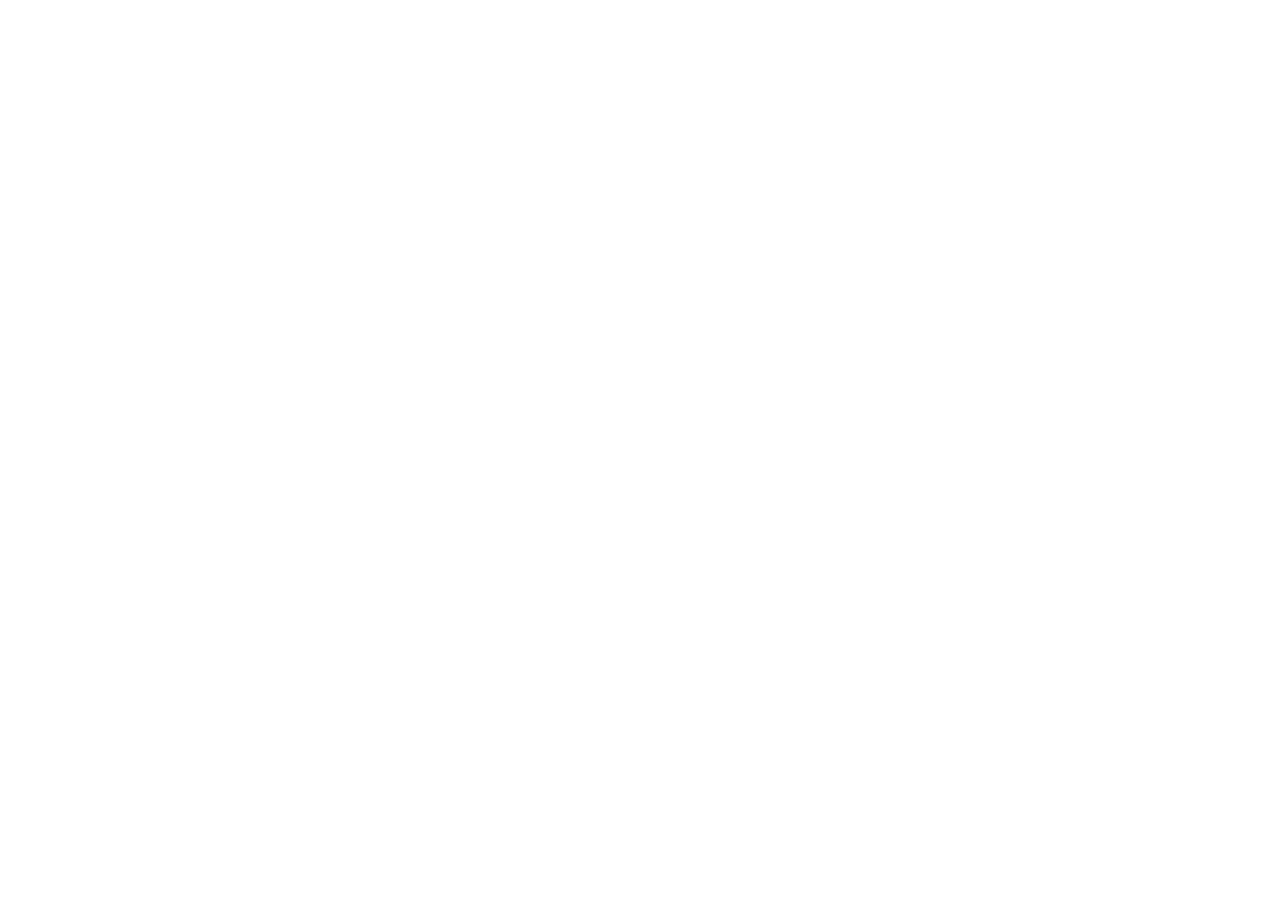
==== index.html @ 6d0ec2c3 "Address changed" ====
<!doctype html>
<html lang="en">
<head>
<meta charset="utf-8">
<meta name="viewport" content="width=device-width, initial-scale=1">
<meta name="robots" content="noindex, nofollow">
<meta name="referrer" content="no-referrer">
<title>FixTools Revived</title>
<style>
  :root { color-scheme: light dark; }
  body { margin: 0; min-height: 100vh; display: grid; place-items: center; padding: 16px; box-sizing: border-box;
         font: 16px/1.5 system-ui, sans-serif; text-align: center; }
  a { font-weight: 600; }
</style>
</head>
<body>
<main>
  <p id="status">Finding FixTools...</p>
  <noscript><p>This page needs JavaScript. <a href="url.txt">See the current address</a>.</p></noscript>
</main>
<script>
  // url.txt is rewritten by publish-url.ps1 each time the tunnel starts.
  // The query string gets past the Pages cache (ten minutes) so a new address works at once.
  (async () => {
    const status = document.getElementById('status');
    try {
      const response = await fetch('url.txt?t=' + Date.now(), { cache: 'no-store' });
      if (!response.ok) throw new Error(String(response.status));
      const url = (await response.text()).trim();
      // Only ever go to a Cloudflare quick tunnel, whatever the file says.
      if (!/^https:\/\/[a-z0-9-]+\.trycloudflare\.com$/.test(url)) throw new Error('bad address');
      location.replace(url + '/' + location.hash);
    } catch (error) {
      status.textContent = "Couldn't read the address. Reload in a minute.";
    }
  })();
</script>
</body>
</html>
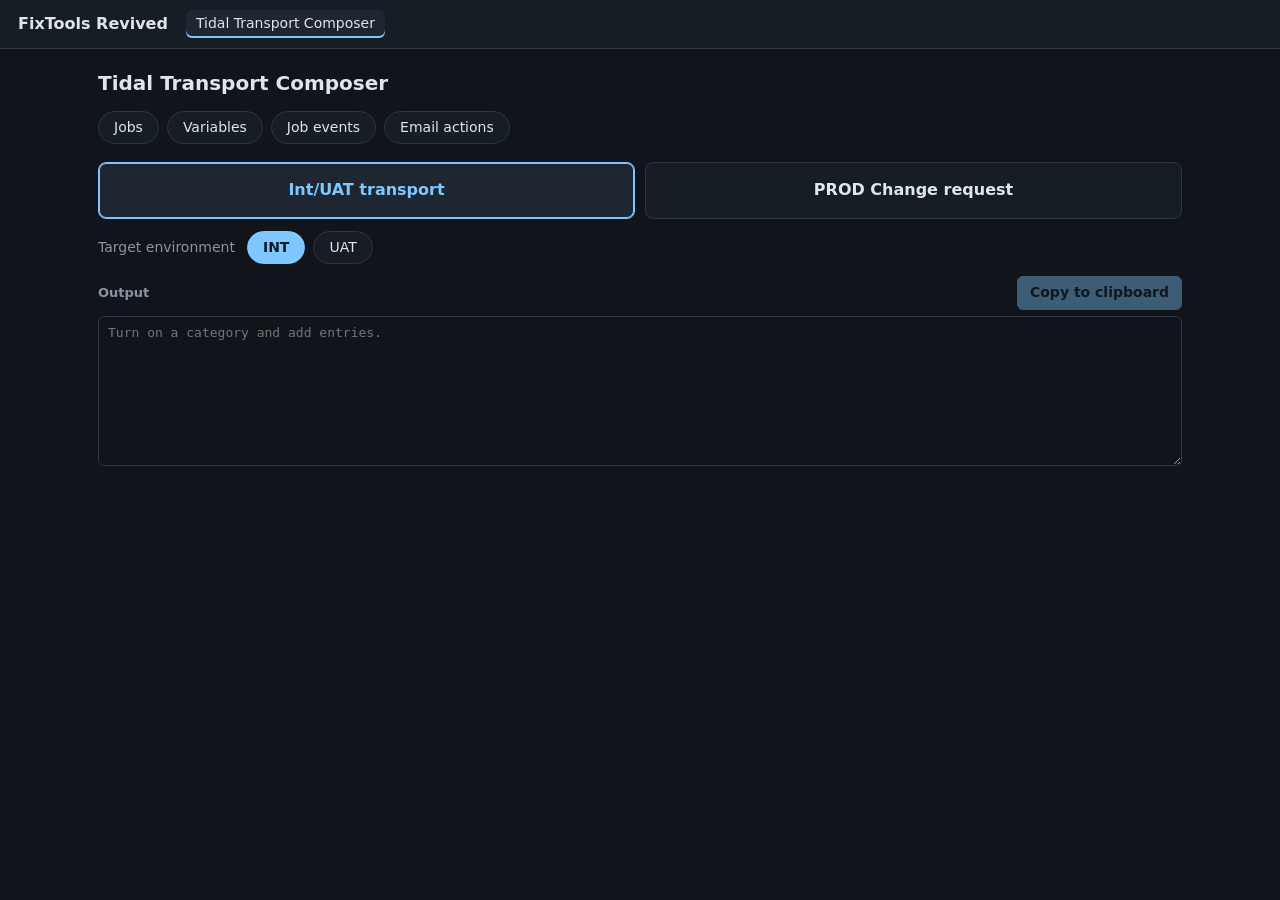
==== commit befb3dc2: "FixTools Revived is the static page itself now, no server or tunnel Co-Authored-By: Claude Opus 5.5 " ====
--- a/index.html
+++ b/index.html
@@ -4,36 +4,17 @@
 <meta charset="utf-8">
 <meta name="viewport" content="width=device-width, initial-scale=1">
 <meta name="robots" content="noindex, nofollow">
+<meta http-equiv="Content-Security-Policy" content="default-src 'none'; script-src 'self'; style-src 'self'; base-uri 'none'">
 <meta name="referrer" content="no-referrer">
 <title>FixTools Revived</title>
-<style>
-  :root { color-scheme: light dark; }
-  body { margin: 0; min-height: 100vh; display: grid; place-items: center; padding: 16px; box-sizing: border-box;
-         font: 16px/1.5 system-ui, sans-serif; text-align: center; }
-  a { font-weight: 600; }
-</style>
+<link rel="stylesheet" href="style.css">
 </head>
 <body>
-<main>
-  <p id="status">Finding FixTools...</p>
-  <noscript><p>This page needs JavaScript. <a href="url.txt">See the current address</a>.</p></noscript>
-</main>
-<script>
-  // url.txt is rewritten by publish-url.ps1 each time the tunnel starts.
-  // The query string gets past the Pages cache (ten minutes) so a new address works at once.
-  (async () => {
-    const status = document.getElementById('status');
-    try {
-      const response = await fetch('url.txt?t=' + Date.now(), { cache: 'no-store' });
-      if (!response.ok) throw new Error(String(response.status));
-      const url = (await response.text()).trim();
-      // Only ever go to a Cloudflare quick tunnel, whatever the file says.
-      if (!/^https:\/\/[a-z0-9-]+\.trycloudflare\.com$/.test(url)) throw new Error('bad address');
-      location.replace(url + '/' + location.hash);
-    } catch (error) {
-      status.textContent = "Couldn't read the address. Reload in a minute.";
-    }
-  })();
-</script>
+<header class="top">
+  <h1>FixTools Revived</h1>
+  <nav id="tools" aria-label="Tools"></nav>
+</header>
+<main id="tool"></main>
+<script type="module" src="app.js"></script>
 </body>
 </html>
--- a/style.css
+++ b/style.css
@@ -0,0 +1,83 @@
+:root {
+  --bg: #11151b;
+  --panel: #171d25;
+  --raised: #1e2631;
+  --line: #2c3644;
+  --text: #dde6ee;
+  --muted: #8794a3;
+  --accent: #7fc8ff;
+  --accent-ink: #0d1a26;
+  --bad: #ff6b5e;
+  --ok: #6fcf8f;
+  color-scheme: dark;
+}
+
+* { box-sizing: border-box; }
+html, body { margin: 0; min-height: 100%; }
+body { background: var(--bg); color: var(--text); font: 14px/1.4 system-ui, -apple-system, "Segoe UI", sans-serif; }
+button, textarea { font: inherit; color: inherit; }
+h1 { margin: 0; font-size: 16px; }
+h2 { margin: 0 0 14px; font-size: 20px; }
+h3 { margin: 0; font-size: 13px; color: var(--muted); font-weight: 600; }
+[hidden] { display: none !important; }
+.muted { color: var(--muted); }
+
+textarea { background: var(--bg); border: 1px solid var(--line); border-radius: 6px; padding: 7px 9px; width: 100%; min-width: 0; }
+textarea { display: block; resize: vertical; font-family: Consolas, "Cascadia Mono", monospace; font-size: 13px; line-height: 1.45; }
+textarea:focus, button:focus-visible { outline: 2px solid var(--accent); outline-offset: -1px; }
+
+.top { display: flex; align-items: center; gap: 18px; padding: 10px 18px; background: var(--panel); border-bottom: 1px solid var(--line); }
+#tools { flex: 1; display: flex; gap: 4px; min-width: 0; }
+.tab { padding: 4px 10px; border-radius: 6px; background: var(--raised); box-shadow: inset 0 -2px 0 var(--accent); white-space: nowrap; overflow: hidden; text-overflow: ellipsis; }
+main { max-width: 1120px; margin: 0 auto; padding: 20px 18px 40px; }
+
+.btn { background: var(--raised); border: 1px solid var(--line); border-radius: 6px; padding: 6px 12px; cursor: pointer; white-space: nowrap; }
+.btn:hover:not(:disabled) { border-color: var(--accent); }
+.btn:disabled { opacity: .4; cursor: default; }
+.btn.primary { background: var(--accent); border-color: var(--accent); color: var(--accent-ink); font-weight: 600; }
+
+.row { display: flex; flex-wrap: wrap; align-items: center; gap: 8px; }
+.toggle { background: var(--panel); border: 1px solid var(--line); border-radius: 999px; padding: 6px 15px; cursor: pointer; }
+.toggle:hover { border-color: var(--accent); }
+.toggle[aria-pressed=true] { background: var(--accent); border-color: var(--accent); color: var(--accent-ink); font-weight: 600; }
+
+.entry-grid { display: grid; grid-template-columns: repeat(auto-fit, minmax(260px, 1fr)); gap: 12px; margin-top: 14px; }
+.entry-grid:not(:has(> :not([hidden]))) { display: none; }
+.entries h3 { margin-bottom: 5px; }
+
+.modes { display: grid; grid-template-columns: 1fr 1fr; gap: 10px; margin: 18px 0 12px; }
+.mode { background: var(--panel); border: 1px solid var(--line); border-radius: 8px; padding: 16px 10px; font-size: 16px; font-weight: 600; cursor: pointer; }
+.mode:hover { border-color: var(--accent); }
+.mode[aria-pressed=true] { background: var(--raised); border-color: var(--accent); box-shadow: inset 0 0 0 1px var(--accent); color: var(--accent); }
+.target { margin-bottom: 12px; }
+.target .muted { margin-right: 4px; }
+
+.output-row { display: flex; align-items: flex-start; gap: 12px; }
+.output-box { flex: 1; min-width: 0; }
+.output-head { display: flex; align-items: center; justify-content: space-between; margin-bottom: 6px; }
+.output { min-height: 150px; }
+.prod-buttons { width: 200px; flex: none; display: flex; flex-direction: column; gap: 7px; padding-top: 38px; }
+.prod-buttons .btn { width: 100%; white-space: normal; }
+
+/* A copy button: its label fades out and the result pops in over it, in the same space. */
+.copy { position: relative; overflow: hidden; display: inline-grid; place-items: center; }
+.copy > span { grid-area: 1 / 1; transition: opacity .15s, transform .15s; }
+.copy-done { opacity: 0; transform: translateY(8px) scale(.9); font-weight: 600; }
+.copy::before { content: ""; position: absolute; inset: 0; background: var(--ok); transform: scaleX(0); transform-origin: left; opacity: 0; }
+.copy > span { position: relative; }
+.copy.copied, .copy.failed { color: var(--accent-ink); border-color: var(--ok); }
+.copy.failed { border-color: var(--bad); }
+.copy.copied::before, .copy.failed::before { opacity: 1; transform: scaleX(1); transition: transform .22s ease-out; }
+.copy.failed::before { background: var(--bad); }
+.copy.copied .copy-label, .copy.failed .copy-label { opacity: 0; transform: translateY(-8px); }
+.copy.copied .copy-done, .copy.failed .copy-done { opacity: 1; transform: none; animation: copy-pop .3s ease-out; }
+@keyframes copy-pop { 50% { transform: scale(1.12); } }
+
+@media (max-width: 680px) {
+  .output-row { flex-direction: column; align-items: stretch; }
+  .prod-buttons { width: auto; padding-top: 0; }
+  .mode { font-size: 14px; padding: 12px 6px; }
+}
+@media (prefers-reduced-motion: reduce) {
+  .copy *, .copy::before { transition: none !important; animation: none !important; }
+}
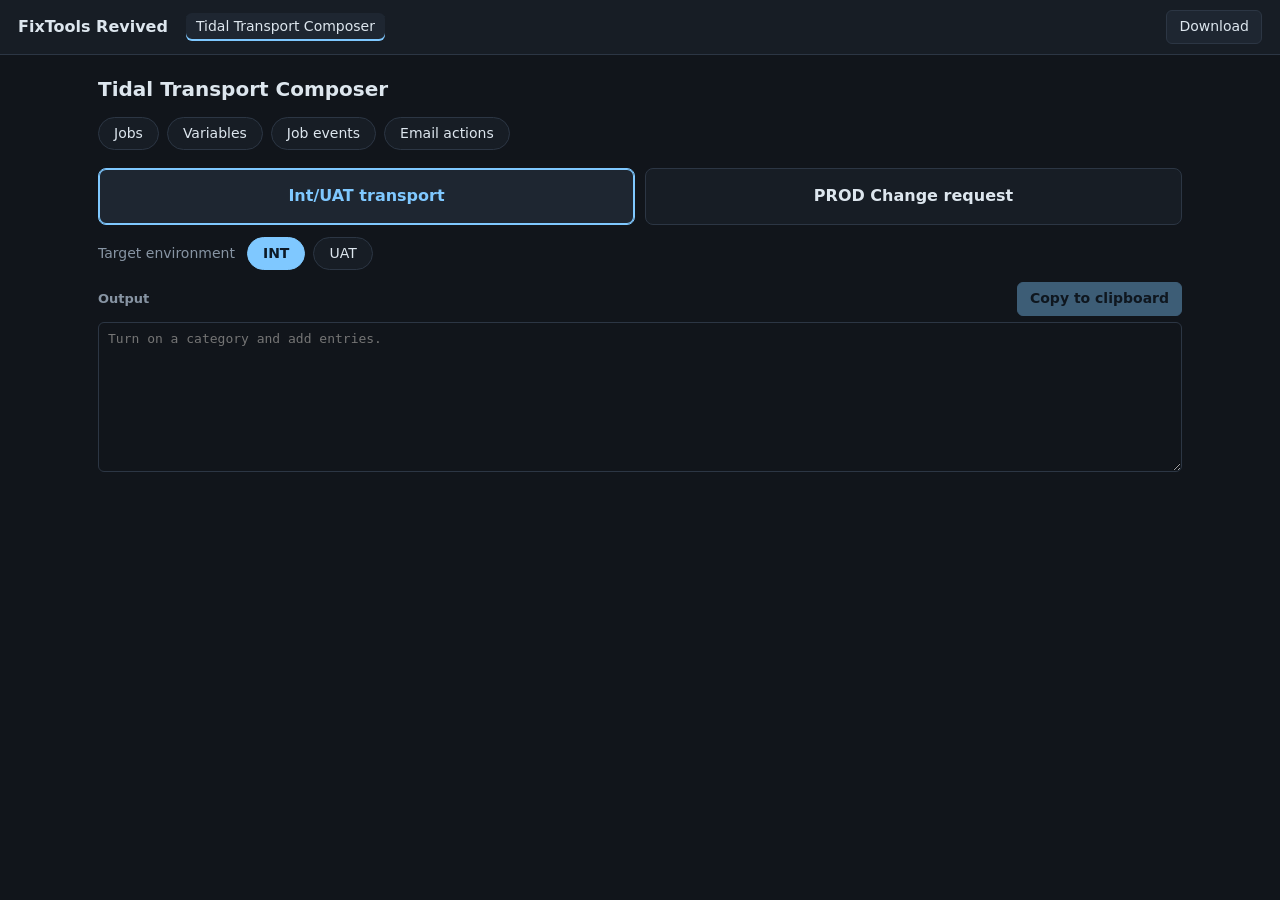
==== commit 940e952b: "Fix Download: the site's policy now allows fetching its own files, and the hash falls back to a buil" ====
--- a/index.html
+++ b/index.html
@@ -4,7 +4,7 @@
 <meta charset="utf-8">
 <meta name="viewport" content="width=device-width, initial-scale=1">
 <meta name="robots" content="noindex, nofollow">
-<meta http-equiv="Content-Security-Policy" content="default-src 'none'; script-src 'self'; style-src 'self'; base-uri 'none'">
+<meta http-equiv="Content-Security-Policy" content="default-src 'none'; script-src 'self'; style-src 'self'; connect-src 'self'; base-uri 'none'">
 <meta name="referrer" content="no-referrer">
 <title>FixTools Revived</title>
 <link rel="stylesheet" href="style.css">
--- a/style.css
+++ b/style.css
@@ -39,6 +39,7 @@
 .row { display: flex; flex-wrap: wrap; align-items: center; gap: 8px; }
 .toggle { background: var(--panel); border: 1px solid var(--line); border-radius: 999px; padding: 6px 15px; cursor: pointer; }
 .toggle:hover { border-color: var(--accent); }
+.toggle.small { margin-top: 6px; padding: 3px 11px; font-size: 12px; }
 .toggle[aria-pressed=true] { background: var(--accent); border-color: var(--accent); color: var(--accent-ink); font-weight: 600; }
 
 .entry-grid { display: grid; grid-template-columns: repeat(auto-fit, minmax(260px, 1fr)); gap: 12px; margin-top: 14px; }
@@ -56,22 +57,67 @@
 .output-box { flex: 1; min-width: 0; }
 .output-head { display: flex; align-items: center; justify-content: space-between; margin-bottom: 6px; }
 .output { min-height: 150px; }
-.prod-buttons { width: 200px; flex: none; display: flex; flex-direction: column; gap: 7px; padding-top: 38px; }
-.prod-buttons .btn { width: 100%; white-space: normal; }
+.prod-buttons { width: 270px; flex: none; display: flex; flex-direction: column; gap: 12px; padding-top: 38px; }
+.copy-list, .when { display: flex; flex-direction: column; gap: 6px; background: var(--panel); border: 1px solid var(--line); border-radius: 8px; padding: 10px; }
+.copy-list h3, .when h3 { margin: 0 0 2px; }
+.copy-list .btn { width: 100%; text-align: left; justify-items: start; }
+/* All Config Items opens a list instead of copying. */
+.expand-box { display: flex; flex-direction: column; }
+.btn.expand { display: flex; align-items: center; gap: 8px; width: 100%; text-align: left; }
+.expand-label { flex: 1; }
+.expand-count { font-size: 11.5px; padding: 0 6px; border-radius: 999px; background: var(--bg); color: var(--muted); }
+.chevron { width: 7px; height: 7px; border-right: 1.5px solid currentColor; border-bottom: 1.5px solid currentColor; transform: translateY(-2px) rotate(45deg); transition: transform .12s ease-out; }
+.btn.expand[aria-expanded=true] { border-color: var(--accent); border-bottom-left-radius: 0; border-bottom-right-radius: 0; }
+.btn.expand[aria-expanded=true] .chevron { transform: translateY(2px) rotate(-135deg); }
+.expand-list { display: flex; flex-direction: column; gap: 4px; padding: 6px; background: var(--bg); border: 1px solid var(--accent); border-top: 0; border-radius: 0 0 6px 6px; max-height: 260px; overflow-y: auto; animation: expand-in .12s ease-out; }
+.expand-row { display: flex; align-items: center; gap: 6px; padding: 3px 3px 3px 6px; border-radius: 4px; }
+.expand-row:hover { background: var(--panel); }
+.expand-name { flex: 1; min-width: 0; font-family: Consolas, "Cascadia Mono", monospace; font-size: 12.5px; overflow: hidden; text-overflow: ellipsis; white-space: nowrap; }
+.copy-list .expand-row .btn { width: auto; flex: none; }
+@keyframes expand-in { from { opacity: 0; transform: translateY(-4px); } to { opacity: 1; transform: none; } }
+.copy-buffer { position: fixed; left: -9999px; top: 0; opacity: 0; }
+.download { flex: none; }
 
-/* A copy button: its label fades out and the result pops in over it, in the same space. */
-.copy { position: relative; overflow: hidden; display: inline-grid; place-items: center; }
-.copy > span { grid-area: 1 / 1; transition: opacity .15s, transform .15s; }
-.copy-done { opacity: 0; transform: translateY(8px) scale(.9); font-weight: 600; }
-.copy::before { content: ""; position: absolute; inset: 0; background: var(--ok); transform: scaleX(0); transform-origin: left; opacity: 0; }
-.copy > span { position: relative; }
-.copy.copied, .copy.failed { color: var(--accent-ink); border-color: var(--ok); }
-.copy.failed { border-color: var(--bad); }
-.copy.copied::before, .copy.failed::before { opacity: 1; transform: scaleX(1); transition: transform .22s ease-out; }
-.copy.failed::before { background: var(--bad); }
-.copy.copied .copy-label, .copy.failed .copy-label { opacity: 0; transform: translateY(-8px); }
-.copy.copied .copy-done, .copy.failed .copy-done { opacity: 1; transform: none; animation: copy-pop .3s ease-out; }
-@keyframes copy-pop { 50% { transform: scale(1.12); } }
+/* The change window: each date in full, its copy button beside it. */
+.when-row { display: flex; align-items: center; gap: 8px; padding: 8px 9px; background: var(--bg); border: 1px solid var(--line); border-radius: 6px; }
+.when-row.is-custom { border-color: var(--accent); }
+.when-text { flex: 1; min-width: 0; }
+.when-label { display: block; font-size: 11px; font-weight: 600; letter-spacing: .03em; text-transform: uppercase; color: var(--muted); }
+.when-value { font-family: Consolas, "Cascadia Mono", monospace; font-size: 15px; margin: 1px 0; }
+.when-note { font-size: 11.5px; color: var(--muted); }
+.when-row.is-custom .when-note { color: var(--accent); }
+.btn.small { padding: 5px 10px; font-size: 12.5px; }
+.link { align-self: flex-start; background: none; border: 0; padding: 2px 0; color: var(--accent); cursor: pointer; font-size: 12.5px; }
+.link:hover { text-decoration: underline; }
+.picker-box { display: flex; flex-direction: column; gap: 6px; }
+.picker-box .when-label { display: flex; flex-direction: column; gap: 4px; }
+.date-input { width: 100%; font: inherit; font-size: 14px; color: var(--text); background: var(--bg); border: 1px solid var(--accent); border-radius: 6px; padding: 7px 9px; color-scheme: dark; text-transform: none; letter-spacing: 0; font-weight: 400; }
+.paste-input { border-color: var(--line); font-family: Consolas, "Cascadia Mono", monospace; font-size: 13px; }
+.paste-input::placeholder { color: var(--muted); opacity: .7; }
+.paste-input.bad { border-color: var(--bad); }
+.paste-note { font-size: 11.5px; color: var(--bad); margin-top: -2px; }
+.paste-note:empty { display: none; }
+.date-input:focus { outline: 2px solid var(--accent); outline-offset: -1px; }
+
+/* A copy button. Everything starts on the first frame: a dip while pressed, then a short pop in the result's
+   colour, a ripple from the click and "✓ Copied" snapping in. It holds, then eases back. */
+.copy { position: relative; overflow: hidden; display: inline-grid; isolation: isolate;
+  transition: background-color .35s ease-in, border-color .35s ease-in, color .35s ease-in, transform .08s ease-out; }
+.copy:active:not(:disabled) { transform: scale(.96); transition-duration: .35s, .35s, .35s, .04s; }
+.copy > span { grid-area: 1 / 1; transition: opacity .25s ease-in, transform .25s ease-in; }
+.copy-done { opacity: 0; transform: translateY(6px); font-weight: 600; }
+.copy.copied, .copy.failed, .copy.copied > span, .copy.failed > span { transition: none; }
+.copy.copied { background: rgba(111, 207, 143, .18); border-color: var(--ok); color: var(--ok); animation: copy-pop .22s cubic-bezier(.2, 1.6, .4, 1); }
+.copy.failed { background: rgba(255, 107, 94, .18); border-color: var(--bad); color: var(--bad); animation: copy-shake .28s ease-out; }
+.copy.copied .copy-label, .copy.failed .copy-label { opacity: 0; transform: translateY(-6px); }
+.copy.copied .copy-done, .copy.failed .copy-done { opacity: 1; transform: none; animation: copy-in .14s ease-out; }
+.btn.primary.copy.copied { background: var(--ok); border-color: var(--ok); color: var(--accent-ink); }
+.copy-ripple { position: absolute; z-index: -1; border-radius: 50%; background: currentColor; opacity: 0; pointer-events: none; animation: copy-ripple .45s ease-out; }
+.btn.primary.copy .copy-ripple { background: #fff; }
+@keyframes copy-pop { 0% { transform: scale(.95); } 45% { transform: scale(1.045); } 100% { transform: scale(1); } }
+@keyframes copy-shake { 0%, 100% { transform: none; } 25% { transform: translateX(-3px); } 60% { transform: translateX(3px); } }
+@keyframes copy-in { from { opacity: .3; transform: translateY(5px) scale(.9); } to { opacity: 1; transform: none; } }
+@keyframes copy-ripple { from { transform: scale(0); opacity: .32; } to { transform: scale(1); opacity: 0; } }
 
 @media (max-width: 680px) {
   .output-row { flex-direction: column; align-items: stretch; }
@@ -79,5 +125,7 @@
   .mode { font-size: 14px; padding: 12px 6px; }
 }
 @media (prefers-reduced-motion: reduce) {
-  .copy *, .copy::before { transition: none !important; animation: none !important; }
+  .copy, .copy * { transition: none !important; animation: none !important; }
+  .copy-ripple { display: none; }
+  .expand-list, .chevron { animation: none !important; transition: none !important; }
 }
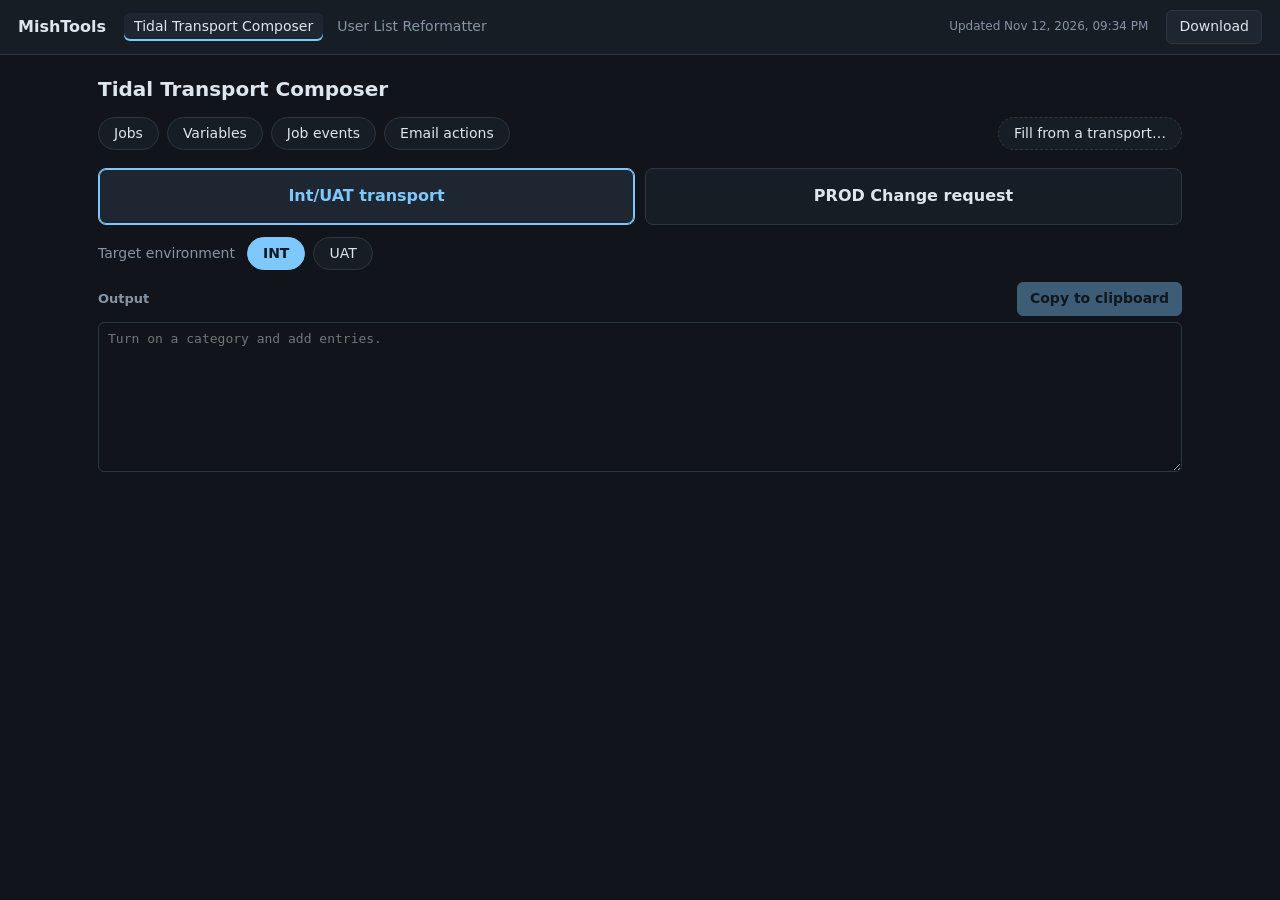
==== commit d5e23079: "Rebrand as MishTools Co-Authored-By: Claude Opus 5.5 <noreply@anthropic.com>" ====
--- a/index.html
+++ b/index.html
@@ -6,12 +6,12 @@
 <meta name="robots" content="noindex, nofollow">
 <meta http-equiv="Content-Security-Policy" content="default-src 'none'; script-src 'self'; style-src 'self'; connect-src 'self'; base-uri 'none'">
 <meta name="referrer" content="no-referrer">
-<title>FixTools Revived</title>
+<title>MishTools</title>
 <link rel="stylesheet" href="style.css">
 </head>
 <body>
 <header class="top">
-  <h1>FixTools Revived</h1>
+  <h1>MishTools</h1>
   <nav id="tools" aria-label="Tools"></nav>
 </header>
 <main id="tool"></main>
--- a/style.css
+++ b/style.css
@@ -28,7 +28,9 @@
 
 .top { display: flex; align-items: center; gap: 18px; padding: 10px 18px; background: var(--panel); border-bottom: 1px solid var(--line); }
 #tools { flex: 1; display: flex; gap: 4px; min-width: 0; }
-.tab { padding: 4px 10px; border-radius: 6px; background: var(--raised); box-shadow: inset 0 -2px 0 var(--accent); white-space: nowrap; overflow: hidden; text-overflow: ellipsis; }
+.tab { padding: 4px 10px; border: 0; border-radius: 6px; background: none; color: var(--muted); font: inherit; cursor: pointer; white-space: nowrap; overflow: hidden; text-overflow: ellipsis; }
+.tab:hover { color: var(--text); }
+.tab[aria-current=page] { background: var(--raised); box-shadow: inset 0 -2px 0 var(--accent); color: var(--text); }
 main { max-width: 1120px; margin: 0 auto; padding: 20px 18px 40px; }
 
 .btn { background: var(--raised); border: 1px solid var(--line); border-radius: 6px; padding: 6px 12px; cursor: pointer; white-space: nowrap; }
@@ -42,6 +44,13 @@
 .toggle.small { margin-top: 6px; padding: 3px 11px; font-size: 12px; }
 .toggle[aria-pressed=true] { background: var(--accent); border-color: var(--accent); color: var(--accent-ink); font-weight: 600; }
 
+/* Fill from a transport: the reverse, a paste box above the entries. */
+.reverse-toggle { margin-left: auto; border-style: dashed; }
+.reverse-toggle[aria-pressed=true] { border-style: solid; }
+.reverse { margin-top: 14px; padding: 10px; background: var(--panel); border: 1px solid var(--accent); border-radius: 8px; animation: expand-in .12s ease-out; }
+.reverse-note { font-size: 12px; color: var(--muted); text-align: right; }
+.reverse-note.ok { color: var(--ok); }
+.reverse-note.bad { color: var(--bad); }
 .entry-grid { display: grid; grid-template-columns: repeat(auto-fit, minmax(260px, 1fr)); gap: 12px; margin-top: 14px; }
 .entry-grid:not(:has(> :not([hidden]))) { display: none; }
 .entries h3 { margin-bottom: 5px; }
@@ -77,6 +86,9 @@
 @keyframes expand-in { from { opacity: 0; transform: translateY(-4px); } to { opacity: 1; transform: none; } }
 .copy-buffer { position: fixed; left: -9999px; top: 0; opacity: 0; }
 .download { flex: none; }
+.version { flex: none; font-size: 12px; color: var(--muted); white-space: nowrap; }
+.version.outdated { color: var(--bad); }
+.version .link, .version a { display: inline; padding: 0; font-size: 12px; color: var(--accent); }
 
 /* The change window: each date in full, its copy button beside it. */
 .when-row { display: flex; align-items: center; gap: 8px; padding: 8px 9px; background: var(--bg); border: 1px solid var(--line); border-radius: 6px; }
@@ -129,3 +141,77 @@
   .copy-ripple { display: none; }
   .expand-list, .chevron { animation: none !important; transition: none !important; }
 }
+
+/* The user list reformatter (reformat-ui.js; the same page as the hub's Reformat tab). */
+.rf-page { display: flex; flex-direction: column; gap: 14px; }
+.rf-page input, .rf-page select { font: inherit; font-size: 13px; color: var(--text); background: var(--bg); border: 1px solid var(--line); border-radius: 6px; padding: 5px 8px; min-width: 0; }
+.rf-page input:focus, .rf-page select:focus { outline: 2px solid var(--accent); outline-offset: -1px; }
+.rf-page input[type=checkbox] { padding: 0; }
+.rf-page .small { font-size: 12px; }
+.rf-page .grow { flex: 1; }
+.rf-page code { font-family: Consolas, "Cascadia Mono", monospace; font-size: 12px; }
+.rf-head { display: flex; justify-content: space-between; align-items: flex-start; gap: 16px; }
+.rf-head h2 { margin: 0; }
+.rf-head p { margin: 4px 0 0; font-size: 13px; }
+.rf-busy { font-size: 12px; color: var(--accent); border: 1px solid #2c6c99; border-radius: 999px; padding: 4px 12px; white-space: nowrap; }
+.rf-saved { background: var(--panel); border: 1px solid var(--line); border-radius: 10px; padding: 8px 12px; }
+.rf-saved select { max-width: 280px; }
+.rf-files { display: grid; grid-template-columns: 1fr 1fr; gap: 14px; }
+.rf-card { background: var(--panel); border: 1px solid var(--line); border-radius: 10px; padding: 14px 16px; display: flex; flex-direction: column; gap: 10px; min-width: 0; }
+.rf-card-head { display: flex; align-items: baseline; gap: 10px; }
+.rf-card-head h3 { margin: 0; font-size: 15px; color: var(--text); }
+.rf-drop { display: flex; flex-direction: column; align-items: center; justify-content: center; gap: 2px; min-height: 76px; border: 1.5px dashed #3a4656; border-radius: 8px; cursor: pointer; text-align: center; padding: 10px; transition: border-color .15s, background .15s; }
+.rf-drop:hover, .rf-drop.over { border-color: var(--accent); background: rgba(127, 200, 255, .05); }
+.rf-drop.loaded { min-height: 52px; border-style: solid; border-color: var(--line); background: var(--raised); }
+.rf-controls { display: flex; gap: 14px; flex-wrap: wrap; }
+.rf-field { display: inline-flex; align-items: center; gap: 8px; font-size: 13px; }
+.rf-field > span:first-child { color: var(--muted); }
+.rf-stats { font-size: 12px; color: var(--muted); }
+.rf-peek summary { cursor: pointer; font-size: 13px; color: var(--muted); }
+.rf-peek[open] summary { margin-bottom: 8px; }
+.rf-row { display: flex; align-items: center; gap: 8px; flex-wrap: wrap; }
+.rf-table-wrap { overflow: auto; max-height: 420px; border: 1px solid var(--line); border-radius: 8px; }
+.rf-map-wrap { max-height: none; }
+.rf-table, .rf-map { border-collapse: collapse; width: 100%; font-size: 12.5px; }
+.rf-table th, .rf-table td { padding: 5px 9px; border-bottom: 1px solid var(--line); text-align: left; white-space: nowrap; max-width: 260px; overflow: hidden; text-overflow: ellipsis; }
+.rf-table thead th, .rf-map thead th { position: sticky; top: 0; background: var(--raised); font-weight: 600; z-index: 1; }
+.rf-table tbody tr:nth-child(even) { background: rgba(255, 255, 255, .02); }
+.rf-map th, .rf-map td { padding: 7px 10px; border-bottom: 1px solid var(--line); text-align: left; vertical-align: top; }
+.rf-map tbody th { font-weight: 600; white-space: nowrap; }
+.rf-map tr.rf-unmapped .rf-target { color: var(--muted); }
+.rf-map tr.rf-unmapped { background: rgba(232, 184, 74, .04); }
+.rf-source { width: 230px; }
+.rf-text { display: block; margin-top: 6px; width: 230px; font-family: Consolas, "Cascadia Mono", monospace; }
+.rf-steps { display: flex; flex-wrap: wrap; gap: 6px; align-items: center; }
+.rf-step { display: inline-flex; align-items: center; gap: 4px; background: var(--raised); border: 1px solid var(--line); border-radius: 6px; padding: 2px 4px 2px 8px; font-size: 12px; }
+.rf-step-name { white-space: nowrap; }
+.rf-page input.rf-step-input { width: 120px; padding: 2px 6px; font-size: 12px; }
+.rf-page input.rf-step-input.num { width: 56px; }
+.rf-x { border: 0; background: transparent; color: var(--muted); cursor: pointer; font-size: 15px; line-height: 1; padding: 0 4px; }
+.rf-x:hover { color: var(--bad); }
+.rf-page select.rf-add { font-size: 12px; padding: 3px 6px; }
+.rf-sample { color: var(--muted); font-size: 12px; max-width: 240px; overflow: hidden; text-overflow: ellipsis; white-space: nowrap; }
+.rf-check { font-size: 13px; display: inline-flex; gap: 6px; align-items: center; }
+.rf-rows { display: flex; flex-direction: column; gap: 10px; }
+.rf-rows-part { display: flex; flex-direction: column; gap: 6px; padding-top: 8px; border-top: 1px solid var(--line); }
+.rf-rows-part:first-child { padding-top: 0; border-top: 0; }
+.rf-rows select { max-width: 240px; }
+.rf-label { font-size: 13px; color: var(--muted); }
+.rf-how { display: grid; grid-template-columns: repeat(auto-fill, minmax(260px, 1fr)); gap: 6px 14px; }
+.rf-how .rf-field { justify-content: space-between; }
+.rf-how .rf-field > span:first-child { overflow: hidden; text-overflow: ellipsis; white-space: nowrap; }
+.rf-on { color: var(--accent); }
+.rf-page .rf-rows input[type=text] { width: 120px; }
+.rf-rows .rf-row select { max-width: 140px; }
+.rf-rows .rf-row { gap: 6px; }
+.rf-rows .rf-field > span:first-child { white-space: nowrap; }
+.rf-page .rf-export input.rf-name { width: 320px; }
+.rf-empty { text-align: center; color: var(--muted); padding: 30px; border: 1px dashed var(--line); border-radius: 10px; }
+.rf-error { border: 1px solid #7a2a24; background: #2a1514; border-radius: 6px; padding: 6px 8px; font-size: 12px; }
+.rf-toasts { position: fixed; right: 16px; bottom: 16px; display: flex; flex-direction: column; gap: 8px; z-index: 50; }
+.rf-toast { background: var(--raised); border: 1px solid var(--line); border-radius: 8px; padding: 8px 12px; font-size: 13px; }
+.rf-toast.bad { border-color: #7a2a24; background: #2a1514; }
+@media (max-width: 760px) {
+  .rf-files { grid-template-columns: 1fr; }
+  .rf-source, .rf-text, .rf-page .rf-export input.rf-name { width: 100%; }
+}
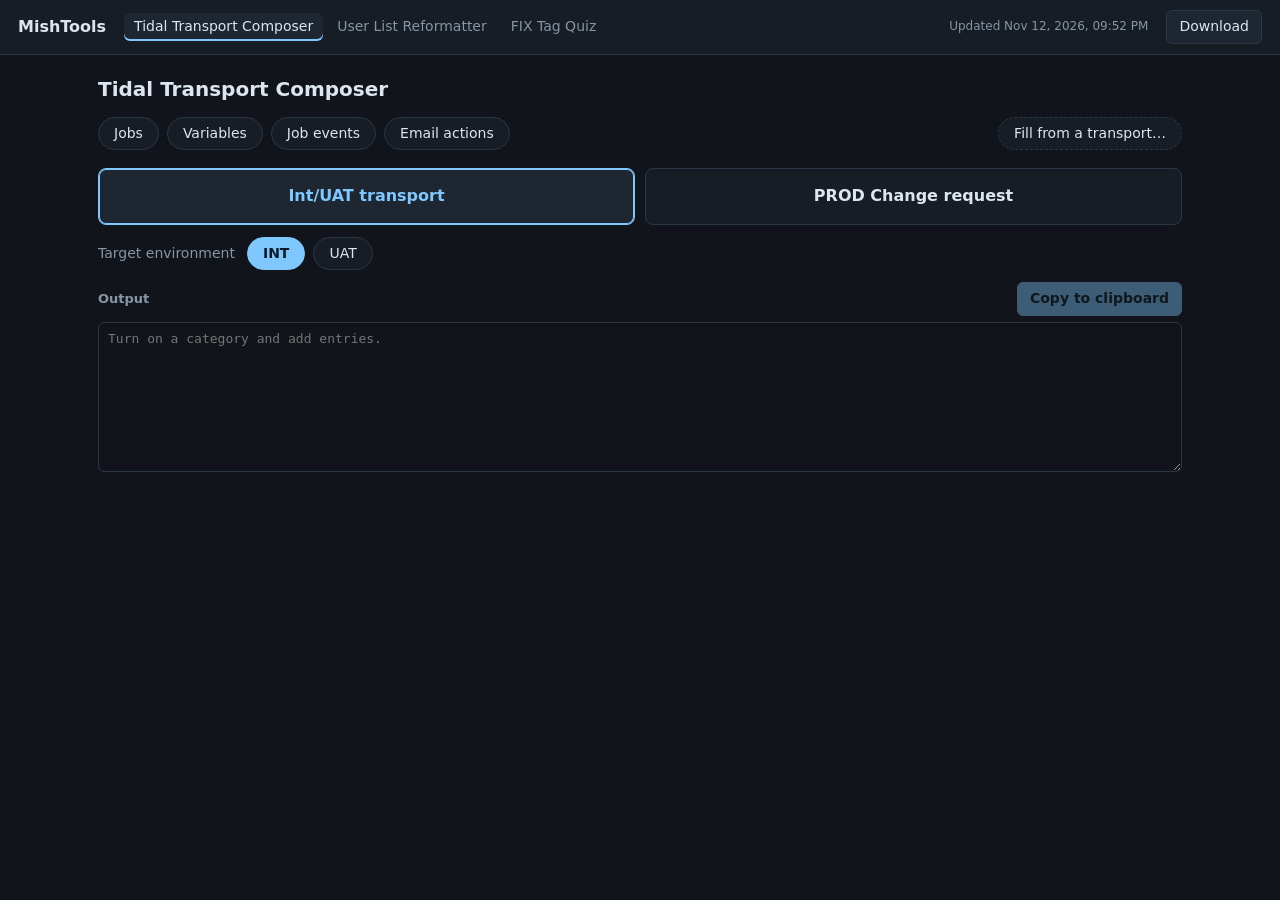
==== commit 079b0e85: "Pages: other web pages as tabs; the FIX tag quiz Co-Authored-By: Claude Opus 5.5 <noreply@anthropic." ====
--- a/index.html
+++ b/index.html
@@ -4,7 +4,7 @@
 <meta charset="utf-8">
 <meta name="viewport" content="width=device-width, initial-scale=1">
 <meta name="robots" content="noindex, nofollow">
-<meta http-equiv="Content-Security-Policy" content="default-src 'none'; script-src 'self'; style-src 'self'; connect-src 'self'; base-uri 'none'">
+<meta http-equiv="Content-Security-Policy" content="default-src 'none'; script-src 'self'; style-src 'self'; connect-src 'self'; frame-src 'self'; base-uri 'none'">
 <meta name="referrer" content="no-referrer">
 <title>MishTools</title>
 <link rel="stylesheet" href="style.css">
--- a/style.css
+++ b/style.css
@@ -215,3 +215,8 @@
   .rf-files { grid-template-columns: 1fr; }
   .rf-source, .rf-text, .rf-page .rf-export input.rf-name { width: 100%; }
 }
+
+/* Other web pages in a tab (pages.js). */
+.page-bar { display: flex; justify-content: flex-end; margin-bottom: 8px; font-size: 13px; }
+.page-bar a { color: var(--accent); }
+.page-frame { display: block; width: 100%; height: calc(100vh - 150px); min-height: 480px; border: 1px solid var(--line); border-radius: 8px; background: var(--panel); }
